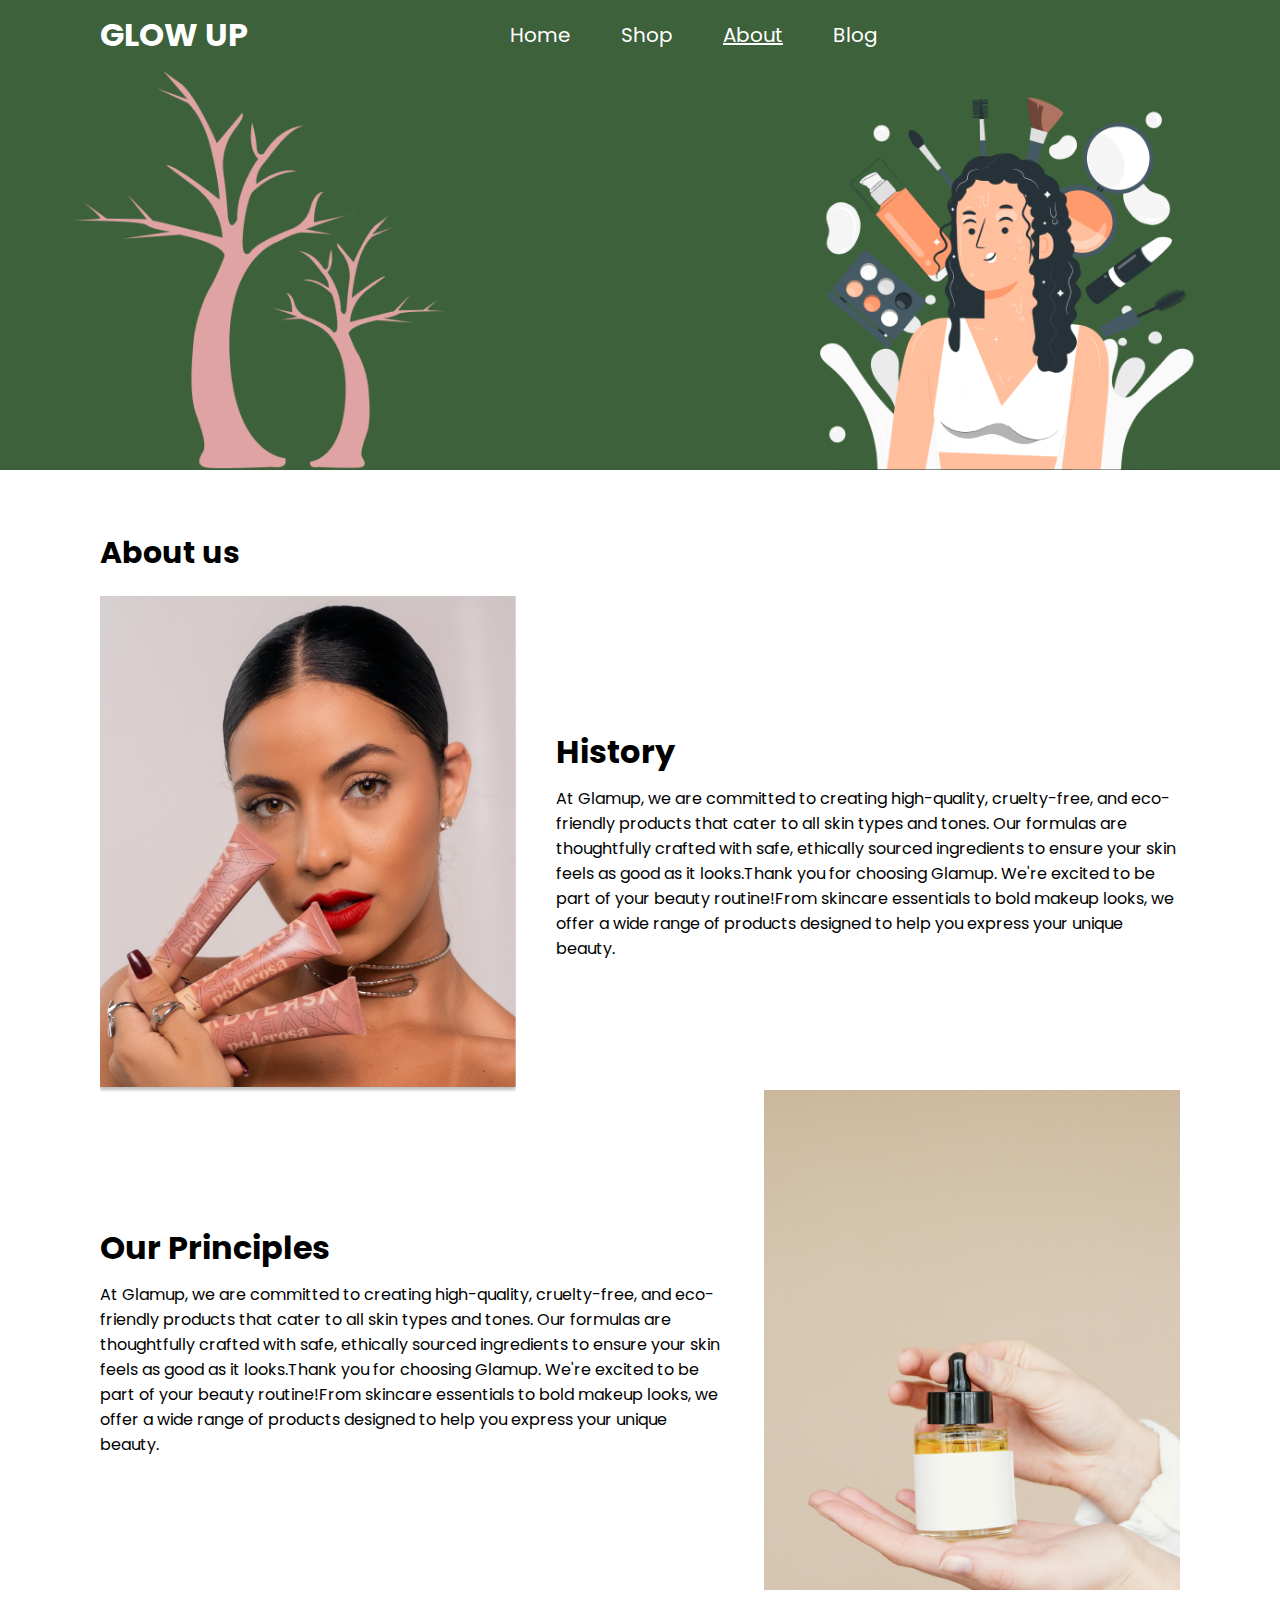
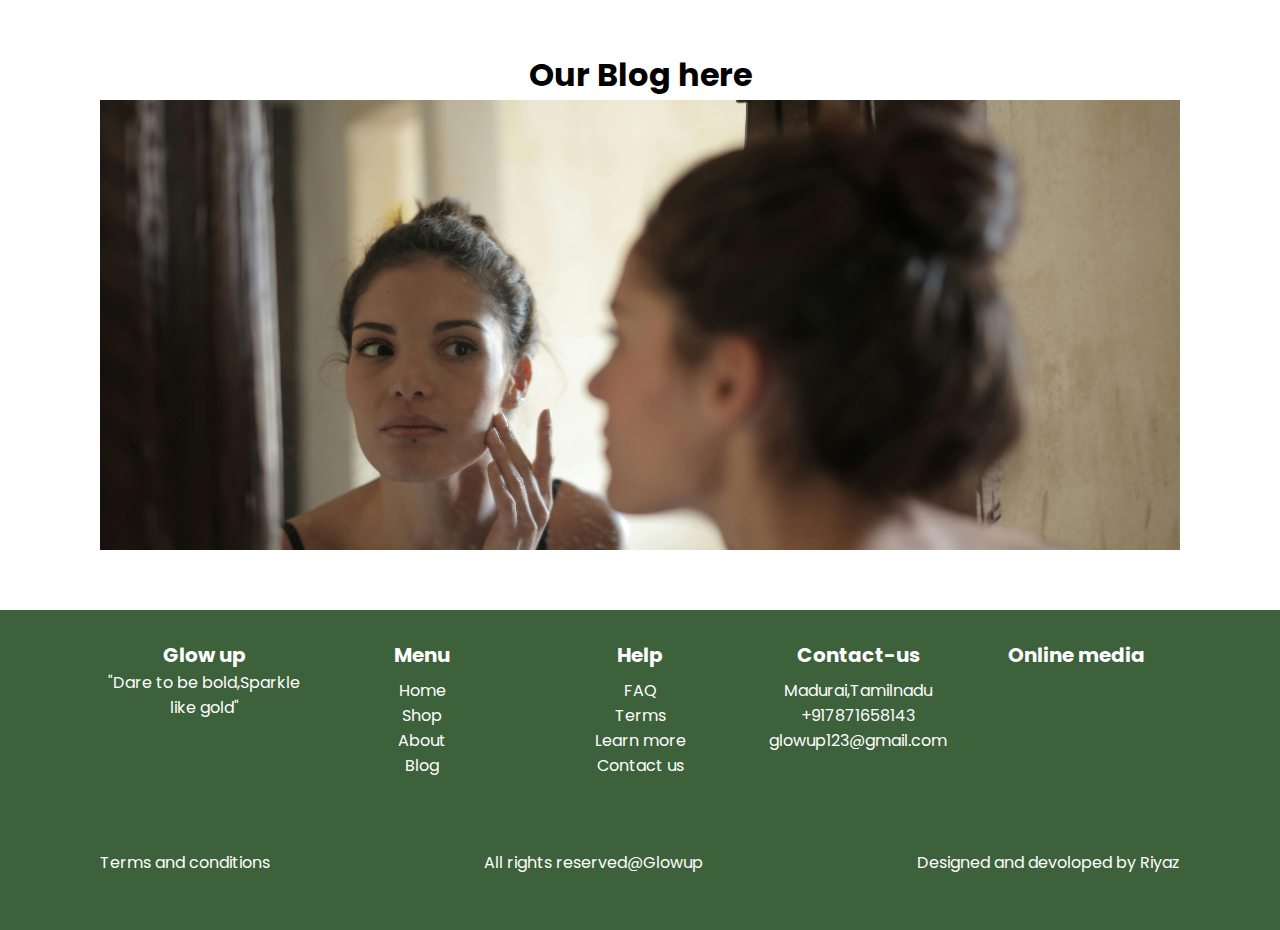
==== about.html @ 8ce9747b "final" ====
<!DOCTYPE html>
<html lang="en">

<head>
    <meta charset="UTF-8">
    <meta name="viewport" content="width=device-width, initial-scale=1.0">
    <title>Glowup - about</title>
    <link rel="stylesheet" href="./css/about.css">
    <link rel="stylesheet" href="./css/style.css">
    <link rel="stylesheet" href="https://cdnjs.cloudflare.com/ajax/libs/font-awesome/6.6.0/css/all.min.css"
        integrity="sha512-Kc323vGBEqzTmouAECnVceyQqyqdsSiqLQISBL29aUW4U/M7pSPA/gEUZQqv1cwx4OnYxTxve5UMg5GT6L4JJg=="
        crossorigin="anonymous" referrerpolicy="no-referrer" />
        <link rel="icon" type="image/x-icon" href="./images/icons/fav.png">
</head>

<body>

    <!-- nav bar -->

    <nav>
        <div class="wrapper">
            <label for="checkbox"><i class="fa-solid fa-bars"></i></label>
            <input type="checkbox" name="" id="checkbox">
            <h1>GLOW UP</h1>
          
                <ul>
                    <li><a href="./index.html" class="nav-heading">Home</a></li>
                    <li><a href="./shop.html" class="nav-heading">Shop</a></li>
                    <li><a href="./about.html" class="nav-heading active">About</a></li>
                    <li><a href="#">Blog</a></li>
                </ul>
          
            <div class="icon">
                <i class="fa-regular fa-circle-user"></i>
                <i class="fa-solid fa-cart-shopping"></i>
                <i class="fa-regular fa-star"></i>
            </div>
        </div>

    </nav>

    <!-- banner -->

    <section class="banner">
        <img src="./images/about-us/banner.png" alt="">
    </section>

    <!-- about -->

    <section class="about">
        <div class="wrapper">
            <div class="heading-container">
                <h1>About us</h1>
            </div>
            <div class="about-holder">
                <div class="left">
                    <img src="./images/about-us/about1.png" alt="">
                </div>
                <div class="right">
                    <div class="top">
                        <h1>History</h1>
                    </div>
                    <div class="bottom">
                        <p>
                            At Glamup, we are committed to creating high-quality, cruelty-free, and eco-friendly
                            products that cater to all skin types and tones. Our formulas are thoughtfully crafted with
                            safe, ethically sourced ingredients to ensure your skin feels as good as it looks.Thank you
                            for choosing Glamup. We're excited to be part of your beauty routine!From skincare
                            essentials to bold makeup looks, we offer a wide range of products designed to help you
                            express your unique beauty.

                        </p>
                    </div>
                </div>

            </div>






        </div>
    </section>


    <!--  -->

    <section class="about-two">
        <div class="wrapper">


            <div class="about-holder">
                <div class="left">
                    <div class="top">
                        <h1>Our Principles</h1>
                    </div>
                    <div class="bottom">
                        <p>
                            At Glamup, we are committed to creating high-quality, cruelty-free, and eco-friendly
                            products that cater to all skin types and tones. Our formulas are thoughtfully crafted with
                            safe, ethically sourced ingredients to ensure your skin feels as good as it looks.Thank you
                            for choosing Glamup. We're excited to be part of your beauty routine!From skincare
                            essentials to bold makeup looks, we offer a wide range of products designed to help you
                            express your unique beauty.
                        </p>
                    </div>
                </div>
                <div class="right">
                    <img src="./images/about-us/about3.png" alt="">
                </div>

            </div>
        </div>
    </section>


    <!-- Blog -->

    <section class="blog">
        <div class="wrapper">
            <div class="heading">
                <h1>Our Blog here</h1>
            </div>
            <div class="image-container">
                <!-- <button class="primary-button">Home</button> -->
                <!-- <button class="primary-button"></button> -->
                <img src="./images/about-us/blog.jpg" alt="">


            </div>

        </div>
    </section>


    <!-- footer -->

    <section class="footer">
        <div class="wrapper">
            <div class="brand">
                <h1><a href="#">Glow up</a></h1>
                <p>"Dare to be bold,Sparkle like gold"</p>
            </div>

            <div class="menu">
                <h1>Menu</h1>
                <div class="sub">
                <p><a href="./index.html">Home</a></p>
                <p><a href="./shop.html">Shop</a></p>
                <p><a href="#">About</a></p>
                <p><a href="#">Blog</a></p>
            </div>
            </div>

            <div class="help">
                <h1>Help</h1>
                <div class="sub">
                <p><a href="#">FAQ</a></p>
                <p><a href="#">Terms</a></p>
                <p><a href="#">Learn more</a></p>
                <p><a href="#">Contact us</a></p>
            </div>
        </div>

            <div class="contact">
                <h1>Contact-us</h1>
                <!-- <p><a href="#">Image Creative Education</a></p> -->
                 <div class="sub">
                <p><a href="https://www.google.com/maps" target="_blank">Madurai,Tamilnadu</a></p>
                <p><a href="#">+917871658143</a></p>
                <p><a href="https://mail.google.com/mail/u/0/#inbox" target="_blank">glowup123@gmail.com</a></p>
            </div>
        </div>

            <div class="media">
                <h1>Online media</h1>
                <div class="sub">
                <div class="icons">
                    <a href="https://www.facebook.com/" target="_blank"><i class="fa-brands fa-facebook"></i></a>
                    <a href="https://web.whatsapp.com/" target="_blank"><i class="fa-brands fa-whatsapp"></i></a>
                    <a href="https://www.instagram.com/accounts/login/" target="_blank"><i
                            class="fa-brands fa-instagram"></i></a>
                </div>
            </div>
            </div>






        </div>

    </section>


    <section class="footerbottom">
        <div class="wrapper">
            <p><a href="#">Terms and conditions</a></p>
            <p><a href="#">All rights reserved@Glowup</a></p>
            <p><a href="#">Designed and devoloped by Riyaz</a></p>
        </div>

    </section>

</body>

</html>
---- css/about.css ----
/* nav bar */

nav {
    height: 70px;
    width: 100%;
    background-color: #3D613B;
}

nav .wrapper {
    height: 100%;
    display: flex;
    justify-content: space-between;
    align-items: center;
}


nav .wrapper h1 a{
    color:white;
    text-decoration: none;
}

nav .wrapper h1 a:hover{
    text-decoration: underline;
}

nav .wrapper .link ul{
    display: flex;
    justify-content: center;
    gap: 50px;
}

nav .wrapper .link ul li{
    list-style: none;
}

nav .wrapper .link ul li a{
    text-decoration: none;
    color: white;
    font-size: 20px;
}

nav .wrapper .icon{
    display: flex;
    gap: 20px;
}

nav .wrapper .icon i{
    color: white;
    font-size: 20px;
}

/* banner */

.banner{
    height: 400px;
    width: 100%;
    background-color: #3D613B;
    margin-bottom: 60px;
}

.banner .wrapper{
    height: 100%;
    /* background-color: lightblue; */
    display: flex;
    align-items: center;
    justify-content: center;
}


.banner img{
    height: 100%;
    width: 100%;
    object-fit: cover;
    object-position: center;
}

/* about us */

.about{
    height: 500px;
    width: 100%;
    /* background-color: lightblue; */
    margin-bottom: 60px;
}

.about .wrapper{
    height: 100%;
    /* background-color: lightcoral; */
    display: flex;
    flex-direction: column;
    gap: 20px;
}

.about .wrapper .heading-container{
    height: 10%;
    width: 100%;
    /* background-color: lightgreen; */
    display: flex;
    align-items: center;
}

.about .wrapper .heading-container h1{
    font-size: 30px;
    font-weight: 600px;
}

.about .wrapper .about-holder{
    height: 100%;
    width: 100%;
    /* background-color: aqua; */
    display: flex;
    align-items: center;
    justify-content: center;
    gap: 40px;
}

.about .wrapper .about-holder .left{
    height: 100%;
    width: 40%;
    object-fit: cover;
    /* background-color: lightcyan; */
}

.about .wrapper .about-holder .left img{
    height: 100%;
    width: 100%;
    /* background-color: lightseagreen; */
    object-fit: cover;
    /* object-position: center; */
}

.about .wrapper .right{
    height: 100%;
    width: 60%;
    /* background-color: lightgoldenrodyellow; */
    display: flex;
    flex-direction: column;
    align-items: center;
    justify-content: center;
    gap: 10px;
}

.about .wrapper .about-holder .right .bottom p{
    text-align: left;
}

.about .wrapper .right .top{
    /* background-color: #3D613B; */
    width: 100%;
}

/*  */

.about-two{
    height: 500px;
    width: 100%;
    margin-bottom: 60px;
    /* background-color: lightblue; */
}
.about-two .wrapper{
    height: 100%;
    /* background-color: lightcoral; */
}


.about-two .wrapper .about-holder{
    height: 100%;
    width: 100%;
    /* background-color: aquamarine; */
    display: flex;
    align-items: center;
    justify-content: center;
    gap: 40px;
}


.about-two .wrapper .about-holder .left{
    height: 100%;
    width: 60%;
    /* background-color: lightgreen; */
    display: flex;
    flex-direction: column;
    align-items: center;
    justify-content: center;
    gap: 10px;
}

.about-two .wrapper .about-holder .right{
    height: 100%;
    width: 40%;
    /* background-color: lightpink; */
}

.about-two .wrapper .about-holder .left .bottom p{
    text-align: left;
}

.about-two .wrapper .about-holder .right img{
    height: 100%;
    width: 100%;
    object-fit: cover;
    object-position: center;
}

.about-two .wrapper .about-holder .left .top{
    width: 100%;
}

/* blog */

.blog{
    height: 500px;
    width: 100%;
    /* background-color: lightgoldenrodyellow; */
    margin-bottom: 60px;
    /* display: flex;
    flex-direction: column;
    align-items: center;
    justify-content: center; */
}


.blog .wrapper{
    height: 100%;
    /* background-color: lightcoral; */
    display: flex;
    flex-direction: column;
    align-items: center;
    justify-content: center;
    /* gap: 0px; */
 
}

.blog .wrapper .heading{
    height: 10%;
    width: 100%;
    display: flex;
    align-items: center;
    justify-content: center;
    /* background-color: lightgreen; */
}


.blog .wrapper .heading h1{
    text-align: center;
}

.blog .wrapper .image-container{
    height: 90%;
    width: 100%;
    display: flex;
    align-items: center;
    justify-content: center;
    /* background-color: blue; */
}

.blog .wrapper .image-container img{
    height: 100%;
    width: 100%;
    object-fit: cover;
    object-position: center;
}






/* media query */


/* banner */

@media only screen and (max-width: 1000px){

.banner{
    height: 300px;
    width: 100%;
    background-color: #3D613B;
    margin-bottom: 60px;
}

.banner .wrapper{
    height: 100%;
    /* background-color: lightblue; */
    display: flex;
    align-items: center;
    justify-content: center;
}

.banner img{
    height: 100%;
    width: 100%;
    object-fit: cover;
    object-position: center;
}

}


@media only screen and (max-width: 768px){
    .banner{
        height: 250px;
        width: 100%;
        background-color: #3D613B;
        margin-bottom: 60px;
    }
    
    .banner .wrapper{
        height: 100%;
        /* background-color: lightblue; */
        display: flex;
        align-items: center;
        justify-content: center;
    }
    
    .banner img{
        height: 100%;
        width: 100%;
        object-fit: cover;
        object-position: center;
    }
}

@media only screen and (max-width: 650px){
    .banner{
        height: 200px;
        width: 100%;
        background-color: #3D613B;
        margin-bottom: 60px;
    }
    
    .banner .wrapper{
        height: 100%;
        /* background-color: lightblue; */
        display: flex;
        align-items: center;
        justify-content: center;
    }
    
    .banner img{
        height: 100%;
        width: 100%;
        object-fit: cover;
        object-position: center;
    }
}

@media only screen and (max-width: 425px){
    .banner{
        height: 150px;
        width: 100%;
        background-color: #3D613B;
        margin-bottom: 60px;
    }
    
    .banner .wrapper{
        height: 100%;
        /* background-color: lightblue; */
        display: flex;
        align-items: center;
        justify-content: center;
    }
    
    .banner img{
        height: 100%;
        width: 100%;
        object-fit: cover;
        object-position: center;
    } 
}

@media only screen and (max-width: 350px){
    .banner{
        height: 100px;
        width: 100%;
        background-color: #3D613B;
        margin-bottom: 60px;
    }
    
    .banner .wrapper{
        height: 100%;
        /* background-color: lightblue; */
        display: flex;
        align-items: center;
        justify-content: center;
    }
    
    .banner img{
        height: 100%;
        width: 100%;
        object-fit: cover;
        object-position: center;
    } 
}

/* about */

@media only screen and (max-width: 768px){
    .about .wrapper .heading-container h1{
        font-size: 24px;
    }


    .about .wrapper .about-holder .right .top h1{
        font-size: 20px;
    }

    .about .wrapper .about-holder .left{
        height: 100%;
        width: 50%;
    }

    .about .wrapper .right{
        height: 100%;
        width: 50%;
}

.about .wrapper .about-holder .right .bottom p{
    text-align: left;
}

.about-two .wrapper .about-holder .left{
    height: 100%;
    width: 50%;
}

.about-two .wrapper .about-holder .right{
    height: 100%;
    width: 50%;
}

.about-two .wrapper .about-holder .left .bottom p{
    text-align: left;
}
}

@media only screen and (max-width: 728px){
    .about{
        height: auto;
        width: 100%;
    }
    
    .about .wrapper{
        height: auto;
        /* background-color: lightcoral; */
    }

    .about .wrapper .about-holder{
        height: auto;
        width: 100%;
        gap: 40px;
        flex-wrap: wrap;
    }

    .about .wrapper .right{
        width: 100%;
    }

    .about .wrapper .about-holder .left{
        height: 100%;
        width: 100%;
    }

    /*  */

    .about-two{
        height: auto;
        width: 100%;
        margin-bottom: 60px;
        /* background-color: lightblue; */
    }
    .about-two .wrapper{
        height: auto;
        /* background-color: lightcoral; */
    }
    
    
    .about-two .wrapper .about-holder{
        height: auto;
        width: 100%;
        /* background-color: aquamarine; */
        display: flex;
        align-items: center;
        justify-content: center;
        gap: 40px;
        flex-wrap: wrap;
    }
    
    
    .about-two .wrapper .about-holder .left{
        height: 100%;
        width: 100%;
        /* background-color: lightgreen; */
        display: flex;
        flex-direction: column;
        align-items: center;
        justify-content: center;
        gap: 10px;
        order: 2;
    }
    
    .about-two .wrapper .about-holder .right{
        height: 100%;
        width: 100%;
        /* background-color: lightpink; */
    }

    .about-two .wrapper .about-holder .left .top h1{
        font-size: 20px;
    }
}


@media only screen and (max-width: 600px){
    .blog .wrapper .heading h1{
        font-size: 20px;
    }

    .about-two{
        margin-bottom: 30px;
    }

    .about{
        margin-bottom: 30px;
    }

    .about .wrapper .about-holder{
        gap: 10px;
    }

    .about-two .wrapper .about-holder{
        gap: 15px;
    }
}


@media only screen and (max-width: 400px){
    .about .wrapper .heading-container h1{
        font-size: 20px;
    }

    .about .wrapper .about-holder .right .top h1{
        font-size: 16px;
    }

    .about .wrapper .about-holder .right .bottom p{
        font-size: 14px;
    }

    .about-two .wrapper .about-holder .left .top h1 {
        font-size: 16px;
    }

    .about-two .wrapper .about-holder .left .bottom p{
        font-size: 14px;
    }
}

@media only screen and (max-width: 408px){
    .blog .wrapper .heading h1{
        font-size: 16px;
        /* background-color: #3D613B; */
    }

    .blog .wrapper{
     
        display: flex;
        flex-direction: column;
        align-items: center;
        justify-content: center;
    }
}

@media only screen and (max-width: 346px){
    .blog .wrapper .heading h1{
        font-size: 14px;
    }
}
---- css/style.css ----
@import url(https://fonts.googleapis.com/css2?family=Poppins:wght@100;200;300;400;500;600;800;900&display=swap);

*{
        padding: 0px;
        margin: 0px;
        font-family: 'Poppins', sans-serif;
}


.primary-button{
    font-size: 20px;
    font-weight: 500;
    color: #3D613B;
    padding: 10px 25px;
    border-radius: 30px;
    border-color: #3D613B;
    border-style: solid;
    border-width: 3px;
    background-color: transparent;
    cursor: pointer;
}


.primary-button:hover{
    color: white;
    background: #3D613B;
}

.primary-product-button{
    font-size: 18px;
    font-weight: 500;
    color: #3D613B;
    padding: 5px 15px;
    border-radius: 30px;
    border-color: #3D613B;
    border-style: solid;
    border-width: 3px;
    background-color: transparent;
    cursor: pointer;
    
}


.primary-product-button:hover{
    color: white;
    background: #3D613B;
}

/* .secondry-button a{
    text-decoration: none;
    color: white;
} */

.secondry-button{
    font-size: 20px;
    font-weight: 500;
    color: white;
    padding: 10px 25px;
    border-radius: 30px;
    border-color: white;
    border-style: solid;
    border-width: 3px;
    background-color: transparent;
    cursor: pointer;
}

.secondry-button:hover{
    color: #3D613B;
    background: white;
}

.wrapper{
    padding: 0px 100px;
    /* background-color: yellow; */
}

nav {
    height: 70px;
    width: 100%;
    background-color: #3D613B;
    /* display: flex; */
}

nav .wrapper {
    height: 100%;
    display: flex;
    justify-content: space-between;
    align-items: center;
}

nav .wrapper label, nav .wrapper #checkbox{
    display: none;
}

nav .wrapper h1{
    color: white;
}


nav .wrapper h1 a{
    color:white;
    text-decoration: none;
}

nav .wrapper h1 a:hover{
    text-decoration: underline;
}

nav .wrapper  ul{
    display: flex;
    justify-content: center;
    gap: 50px;
}

nav .wrapper  ul li{
    list-style: none;
}

nav .wrapper  ul li a{
    text-decoration: none;
    color: white;
    font-size: 20px;
}

nav .wrapper .icon{
    display: flex;
    gap: 20px;
}

nav .wrapper .icon i{
    color: white;
    font-size: 20px;
}

nav .wrapper ul li a.active{
    text-decoration: underline;
}


/* footer */


.footer{
    height: 150px;
    width: 100%;
    background-color: #3D613B;
    margin-top: 60px;
    padding: 30px 0px;
}

.footer .wrapper{
    height: 100%;
    background-color: #3D613B;
    display: flex;
    gap: 10px;
    align-items: center;
    justify-content: center;
}


.footer .wrapper h1{
    color: white;
    font-size: 20px;
    /* font-weight: 600; */
}

.footer .wrapper p{
    color: white;
    font-size: 16px;
}

.footer .wrapper .brand{
    height: 100%;
    width: 20%;
    /* background-color: lightcyan; */
    display: flex;
    flex-direction: column;
    align-items: center;
    justify-content: start;
    /* gap: 20px; */
}

.footer .wrapper .sub{
    display: flex;
    flex-direction: column;
    align-items: center;
}

.footer .wrapper .brand h1 a{
    text-decoration: none;
    color: white;
}

.footer .wrapper .brand h1 a:hover{
    text-decoration: underline;
    
}

.footer .wrapper .brand p{
    text-align: center;
}

.footer .wrapper .menu{
    height: 100%;
    width: 20%;
    /* background-color: lightgoldenrodyellow; */
    display: flex;
    flex-direction: column;
    align-items: center;
    justify-content: start;
    gap: 8px;
}

.footer .wrapper .menu a{
    text-decoration: none;
    color: white;
}

.footer .wrapper .menu a:hover{
    text-decoration: underline;
    
}


.footer .wrapper .help{
    height: 100%;
    width: 20%;
    /* background-color: lightgray; */
    display: flex;
    flex-direction: column;
    align-items: center;
    justify-content: start;
    gap: 8px;
}

.footer .wrapper .help a{
    text-decoration: none;
    color: white;
}

.footer .wrapper .help a:hover{
    text-decoration: underline;
    
}

.footer .wrapper .contact{
    height: 100%;
    width: 20%;
    /* background-color: lightgreen; */
    display: flex;
    flex-direction: column;
    align-items: center;
    justify-content: start;
    gap: 8px;
}

.footer .wrapper .contact a{
    text-decoration: none;
    color: white;
}

.footer .wrapper .contact a:hover{
    text-decoration: underline;
    
}

.footer .wrapper .media{
    height: 100%;
    width: 20%;
    /* background-color: lightpink; */
    display: flex;
    flex-direction: column;
    align-items: center;
    justify-content: start;
    gap: 8px;
}

.footer .wrapper .media .icons{
    color: white;
    font-size: 20px;
    display: flex;
    gap: 24px;
}

.footer .wrapper .media .icons a{
    color: white;
}


/* footer bottom */

.footerbottom{
    height: 50px;
    width: 100%;
    background-color: #3D613B;
    padding-top: 30px;
    padding-bottom: 30px;
   
}

.footerbottom .wrapper{
    height: 100%;
    display: flex;
    justify-content: space-between;
    
}

.footerbottom .wrapper p{
    color: white;
    font-size: 16px;
}

.footerbottom .wrapper a{
    text-decoration: none;
    color: white;
}

.footerbottom .wrapper p a:hover{
    text-decoration: underline;
}


/* @media only screen and (max-width: 700px){
    .footer .wrapper {
        display: flex;
        flex-wrap: wrap;
    }

    .footer{
        height: auto;
        display: flex;
        flex-direction: column;
        flex-wrap: wrap;
    }

    
.footer .wrapper .menu{
    height: 100%;
    width: 50%;

}
} */


/* media query */

@media only screen and (max-width: 1000px){
    nav .wrapper h1{
         font-size: 22px;
    }
    
    nav .wrapper .link ul{
        gap: 30px;
    }
    
    nav .wrapper .link ul li a{
        font-size: 18px;
    }
    
    nav .wrapper .icon i{
        font-size: 18px;
    }
    
}

@media only screen and (max-width: 794px){
    nav .wrapper ul {
        gap: 30px;
    }
}





@media only screen and (max-width: 768px){

nav .wrapper label{
    display: block;
}

nav .wrapper{
    position: relative;
}
nav .wrapper ul{
    position: absolute;
    top: 100%;
    left: -100%;
}

nav .wrapper i{
    color: white;
}

#checkbox:checked~ul{
    background-color: #3d613b;
    flex-direction: column;
    transition-duration: 0.7s;
    left: 100px;
    right: 100px;
    gap: 20px;
    padding: 20px;
    z-index: 10000;
}
}

@media only screen and (max-width: 800px){
    nav .wrapper h1{
        font-size: 20px;
    }

    nav .wrapper .link ul li a{
        font-size: 16px;
    }

    nav .wrapper .icon i{
        font-size: 16px;
    }
}

@media only screen and (max-width:370px){
    nav .wrapper h1{
        font-size: 16px;
    }
    nav .wrapper .icon i{
        font-size: 12px;
    }

    nav .wrapper .icon{
        gap: 12px;
    }
}

@media only screen and (max-width: 500px){
    .wrapper{
        padding: 0px 50px;
    }
}



/* footer */

@media only screen and (max-width: 945px){
    .footer .wrapper h1{
        font-size: 18px;
    }
}

@media only screen and (max-width: 930px){
    .footer{
        height: auto;
        width: 100%;
        margin-top: 60px;
        padding-bottom: 25px;
    }

    .footer .wrapper{
        height: auto;
        background-color: #3D613B;
        display: flex;
        gap: 20px;
        flex-wrap: wrap;
        justify-content: center;
        align-items: start;
    }

    
.footer .wrapper .brand{
    height: 100%;
    width: 30%;
}

.footer .wrapper .menu{
    height: 100%;
    width: 30%;
}


.footer .wrapper .help{
    height: 100%;
    width: 30%;
}

.footer .wrapper .contact{
    height: 100%;
    width: 30%;
}

.footer .wrapper .media{
    height: 100%;
    width: 30%;
}


.footer .wrapper h1{
    font-size: 20px;
}

.footer .wrapper .media .icons a i{
    /* color: orange; */
    font-size: 20px;
}

.footerbottom{
    height: auto;
    width: 100%;
    background-color: #3D613B;
}

.footerbottom .wrapper{
    display: flex;
    justify-content: center;
    flex-wrap: wrap;
    align-items: center;
}

.footerbottom .wrapper p{
    width: 50%;
    color: white;
    font-size: 16px;
}

.footerbottom .wrapper p{
    font-size: 16px;
    text-align: center;
}


}



@media only screen and (max-width: 768px){
    .footer{
        height: auto;
        width: 100%;
        margin-top: 60px;
        padding-bottom: 25px;
        padding-top: 25px;
    }

    .footer .wrapper{
        height: auto;
        background-color: #3D613B;
        display: flex;
        gap: 20px;
        flex-wrap: wrap;
        /* justify-content: center;
        align-items: center; */
    }

    
.footer .wrapper .brand{
    height: 100%;
    width: 33.3%;
}

.footer .wrapper .menu{
    height: 100%;
    width: 33.3%;
}


.footer .wrapper .help{
    height: 100%;
    width: 30%;
}

.footer .wrapper .contact{
    height: 100%;
    width: 50%;
}

.footer .wrapper .media{
    height: 100%;
    width: 50%;
}


.footer .wrapper h1{
    font-size: 18px;
}

.footer .wrapper .media .icons a i{
    /* color: orange; */
    font-size: 18px;
}

.footerbottom{
    height: auto;
    width: 100%;
    background-color: #3D613B;
}

.footerbottom .wrapper{
    display: flex;
    justify-content: center;
    flex-wrap: wrap;
    align-items: center;
}

.footerbottom .wrapper p{
    width: 50%;
    color: white;
    font-size: 16px;
}

.footerbottom .wrapper p{
    font-size: 14px;
    text-align: center;
}
}

@media only screen and (max-width: 500px){
    .footerbottom .wrapper p a{
        width: 100%;
    }
}








@media only screen and (max-width: 500px){
    .footer{
        height: auto;
        width: 100%;
        margin-top: 60px;
        padding-bottom: 25px;
        padding-top: 25px;
    }

    .footer .wrapper{
        height: auto;
        background-color: #3D613B;
        display: flex;
        gap: 30px;
        flex-wrap: wrap;
        justify-content: center;
        align-items: center;
    }

    
.footer .wrapper .brand{
    height: 100%;
    width: 50%;
}

.footer .wrapper .menu{
    height: 100%;
    width: 50%;
}


.footer .wrapper .help{
    height: 100%;
    width: 50%;
}

.footer .wrapper .contact{
    height: 100%;
    width: 50%;
}

.footer .wrapper .media{
    height: 100%;
    width: 50%;
}


.footer .wrapper h1{
    font-size: 18px;
}

.footer .wrapper .media .icons a i{
    /* color: orange; */
    font-size: 18px;
}
}







@media only screen and (max-width: 350px){
    .footer .wrapper h1{
        font-size: 16px;
    }

    .footer .wrapper p{
        font-size: 14px;
    }

    .footerbottom  .wrapper p{
        width: 100%;
    }

    .about .wrapper .heading-container h1{
        font-size: 18px;
    }
}

@media only screen and (max-width: 720px){
    .wrapper{
        padding: 0px 75px;
    }
}
@media only screen and (max-width: 470px){
    .wrapper{
        padding: 0px 50px;
    }
}


/*  */
/* footer bottom */
@media only screen and (max-width: 624px){

.footerbottom{
    height: auto;
    width: 100%;
    background-color: #3D613B;
}

.footerbottom .wrapper{
    display: flex;
    justify-content: center;
    flex-wrap: wrap;
    align-items: center;
}

.footerbottom .wrapper p{
    width: 100%;
    color: white;
    /* font-size: 16px; */
}

.footerbottom .wrapper p{
    font-size: 14px;
    text-align: center;
} 
}







/* buttons */

@media only screen and (max-width: 768px){
    .primary-button{
        font-size: 18px;
        padding: 8px 20px;
}

    .secondry-button{
        font-size: 18px;
        padding: 8px 20px;

    }
}

@media only screen and (max-width: 425px){
    .primary-button{
        font-size: 16px;
        padding: 5px 20px;
}

    .secondry-button{
        font-size: 16px;
        padding: 5px 20px;

    }
}
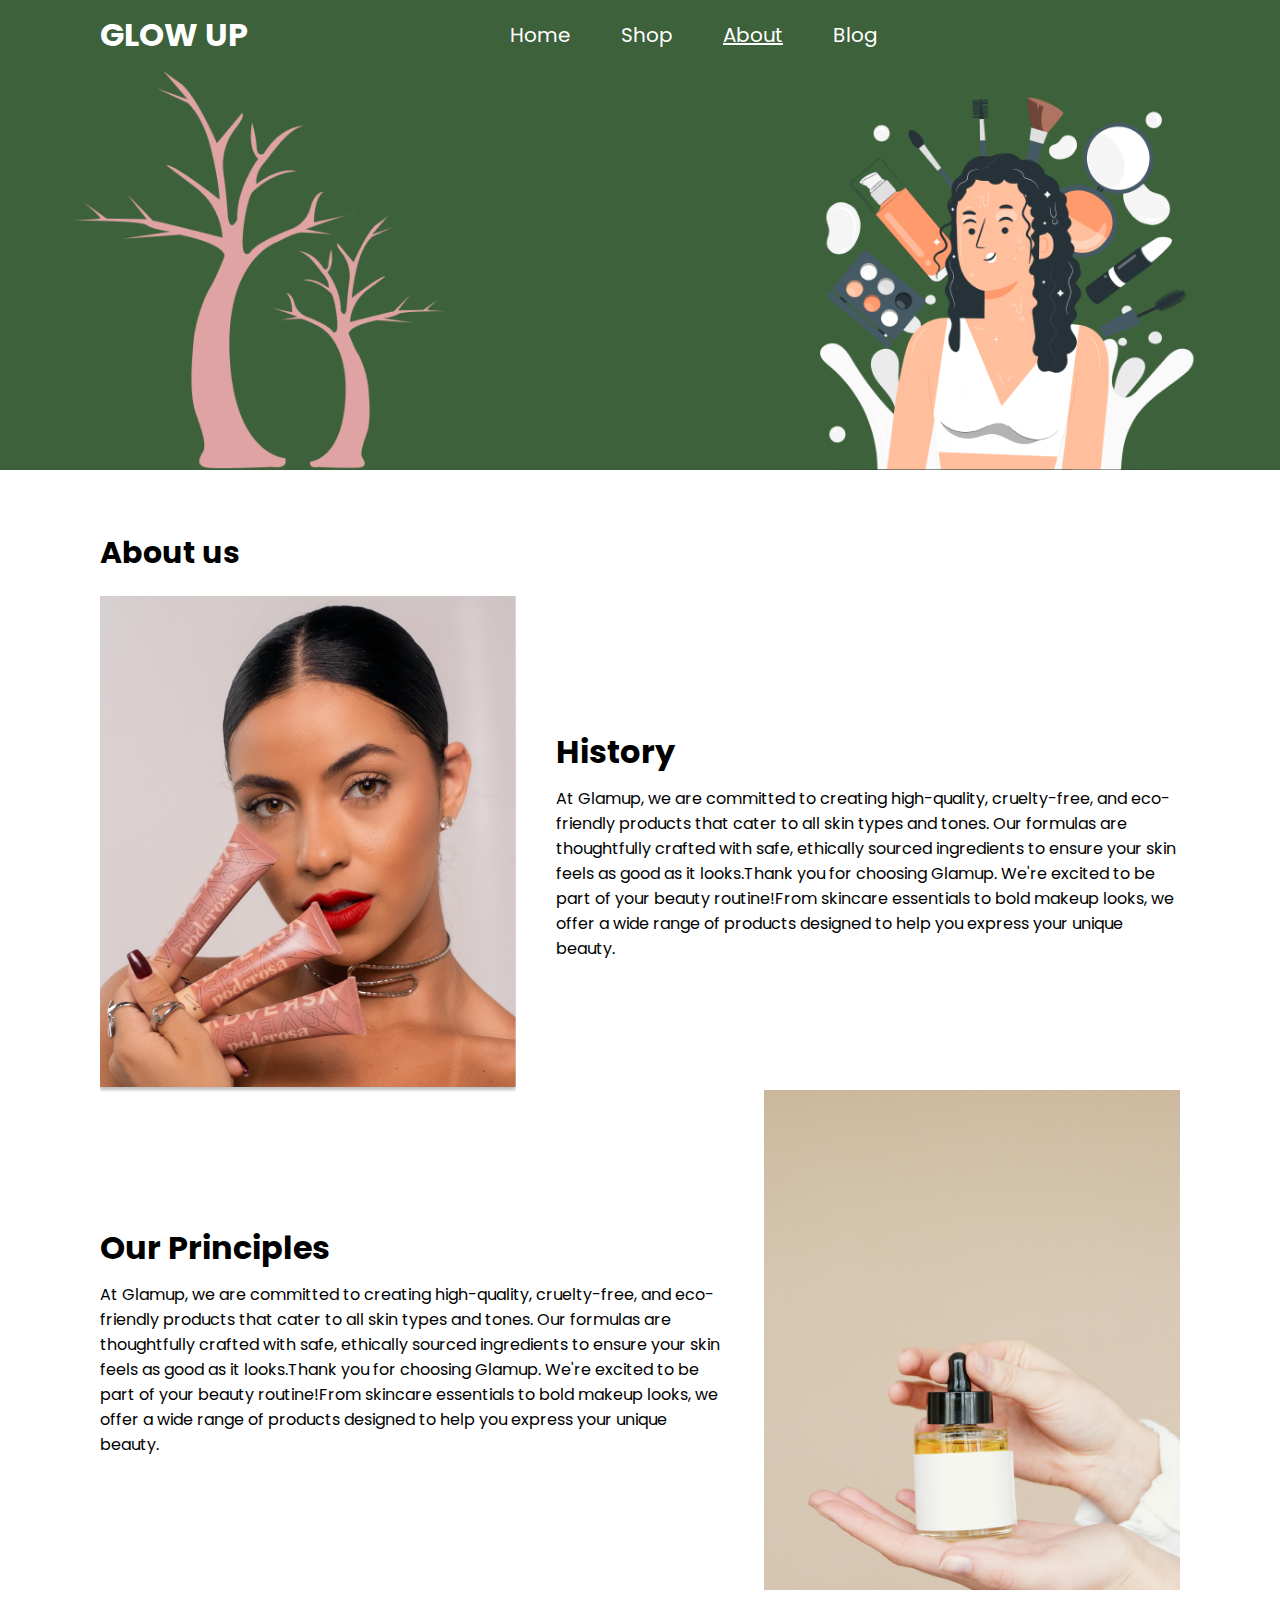
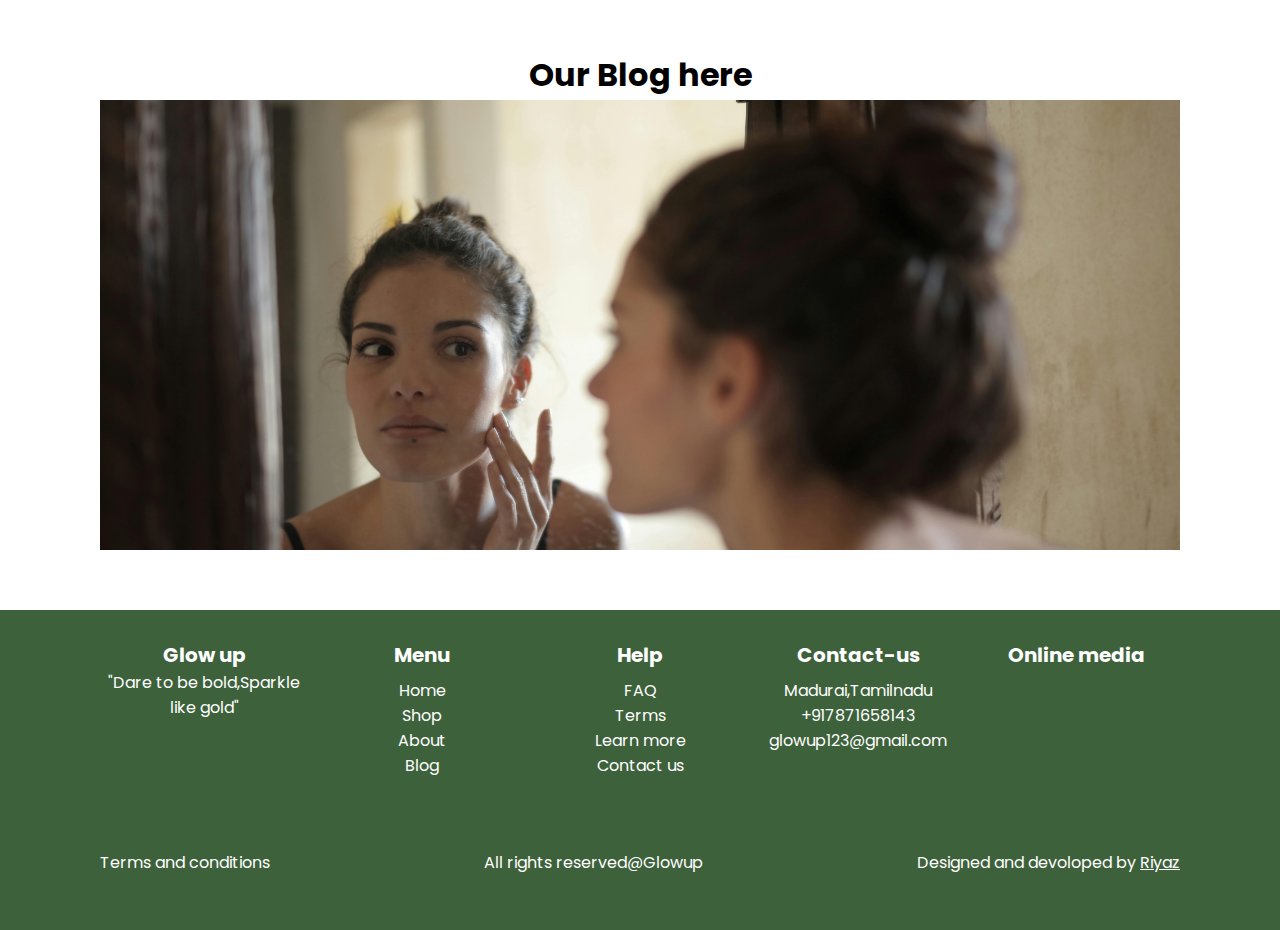
==== commit e281c62c: "final verion" ====
--- a/about.html
+++ b/about.html
@@ -4,7 +4,7 @@
 <head>
     <meta charset="UTF-8">
     <meta name="viewport" content="width=device-width, initial-scale=1.0">
-    <title>Glowup - about</title>
+    <title>Glowup - About</title>
     <link rel="stylesheet" href="./css/about.css">
     <link rel="stylesheet" href="./css/style.css">
     <link rel="stylesheet" href="https://cdnjs.cloudflare.com/ajax/libs/font-awesome/6.6.0/css/all.min.css"
@@ -31,9 +31,9 @@
                 </ul>
           
             <div class="icon">
-                <i class="fa-regular fa-circle-user"></i>
-                <i class="fa-solid fa-cart-shopping"></i>
-                <i class="fa-regular fa-star"></i>
+                <a href=""><i class="fa-regular fa-circle-user"></i></a>
+                <a href=""><i class="fa-solid fa-cart-shopping"></i></a>
+                <a href="#"> <i class="fa-regular fa-star"></i></a>
             </div>
         </div>
 
@@ -199,7 +199,7 @@
         <div class="wrapper">
             <p><a href="#">Terms and conditions</a></p>
             <p><a href="#">All rights reserved@Glowup</a></p>
-            <p><a href="#">Designed and devoloped by Riyaz</a></p>
+            <p class="riyaz">Designed and devoloped by <a href="https://www.behance.net/mohammekhan88" target="_blank">Riyaz</a></p>
         </div>
 
     </section>
--- a/css/style.css
+++ b/css/style.css
@@ -18,6 +18,8 @@
     border-width: 3px;
     background-color: transparent;
     cursor: pointer;
+    transition-duration: 0.5s;
+    transition-timing-function: linear;
 }
 
 
@@ -37,6 +39,8 @@
     border-width: 3px;
     background-color: transparent;
     cursor: pointer;
+    transition-duration: 0.5s;
+    transition-timing-function: linear;
     
 }
 
@@ -62,6 +66,8 @@
     border-width: 3px;
     background-color: transparent;
     cursor: pointer;
+    transition-duration: 0.5s;
+    transition-timing-function: linear;
 }
 
 .secondry-button:hover{
@@ -315,7 +321,7 @@
     color: white;
 }
 
-.footerbottom .wrapper p a:hover{
+.footerbottom .wrapper .riyaz a{
     text-decoration: underline;
 }
 
@@ -396,8 +402,8 @@
     background-color: #3d613b;
     flex-direction: column;
     transition-duration: 0.7s;
-    left: 100px;
-    right: 100px;
+    left: 50px;
+    right: 50px;
     gap: 20px;
     padding: 20px;
     z-index: 10000;
@@ -719,33 +725,8 @@
 
 
 /*  */
-/* footer bottom */
-@media only screen and (max-width: 624px){
-
-.footerbottom{
-    height: auto;
-    width: 100%;
-    background-color: #3D613B;
-}
-
-.footerbottom .wrapper{
-    display: flex;
-    justify-content: center;
-    flex-wrap: wrap;
-    align-items: center;
-}
-
-.footerbottom .wrapper p{
-    width: 100%;
-    color: white;
-    /* font-size: 16px; */
-}
-
-.footerbottom .wrapper p{
-    font-size: 14px;
-    text-align: center;
-} 
-}
+'
+'
 
 
 
